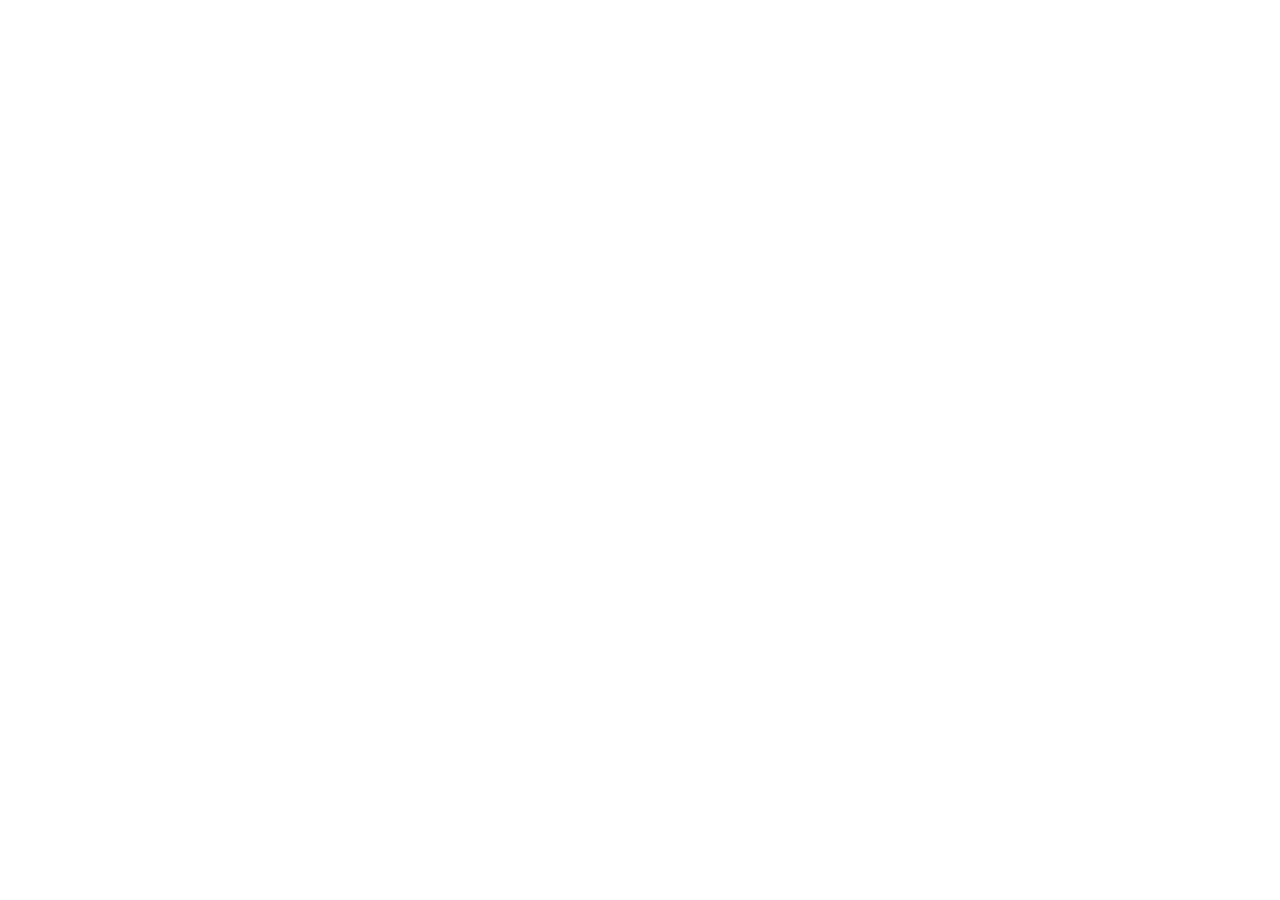
==== index.html @ f4ca8d28 "Add files via upload" ====
<!DOCTYPE html>
<html lang="en">
<head>
    <meta charset="UTF-8">
    <meta name="viewport" content="width=device-width, initial-scale=1.0">
    <title>Document</title>
</head>
<body>
    


    
</body>
</html>
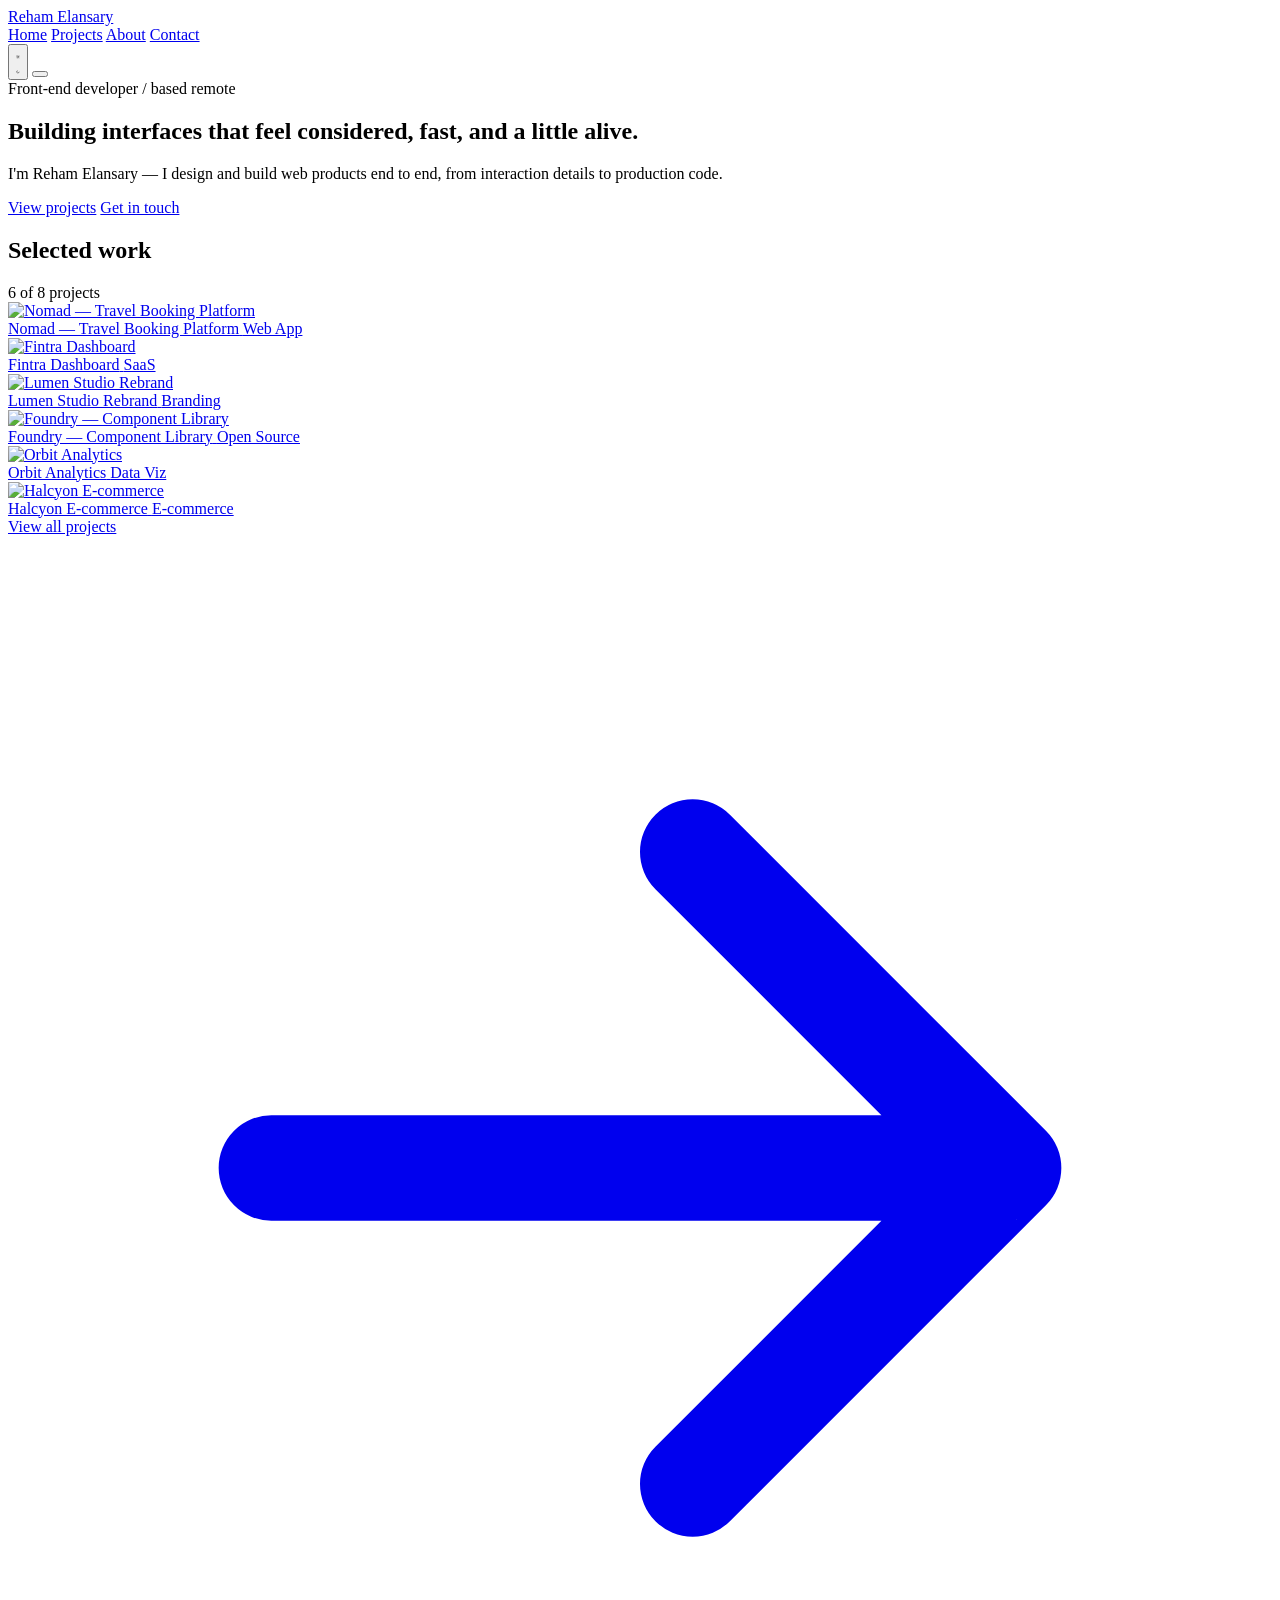
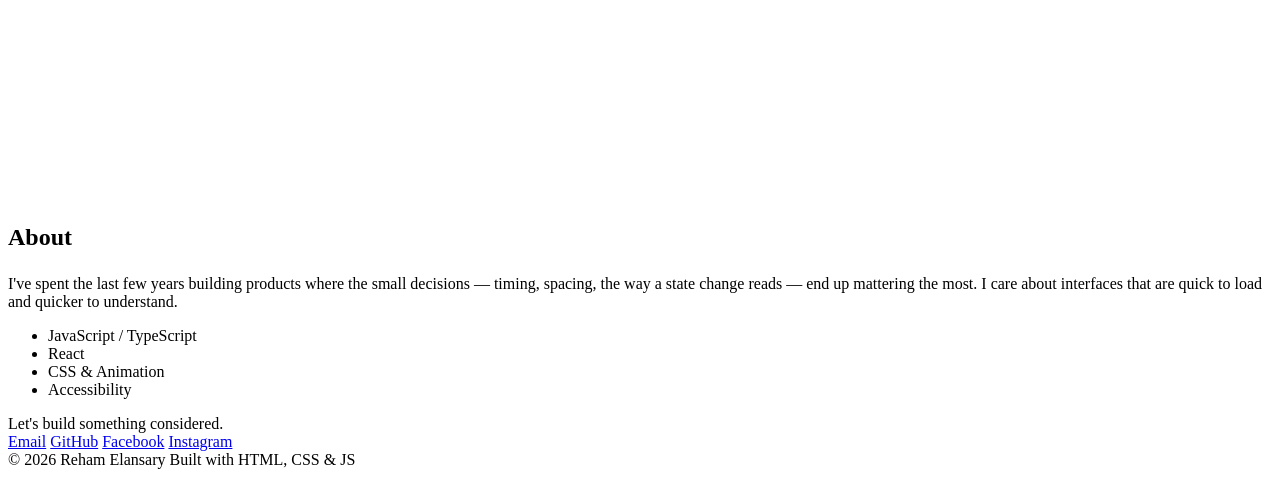
==== commit 929a9683: "Revise index.html for portfolio layout and content Updated the HTML structure and added meta tags, s" ====
--- a/index.html
+++ b/index.html
@@ -1,14 +1,118 @@
 <!DOCTYPE html>
-<html lang="en">
+<html lang="en" data-theme="light">
 <head>
-    <meta charset="UTF-8">
-    <meta name="viewport" content="width=device-width, initial-scale=1.0">
-    <title>Document</title>
+<meta charset="UTF-8" />
+<meta name="viewport" content="width=device-width, initial-scale=1.0" />
+<title>Reham Elansary — Front-End Developer</title>
+<meta name="description" content="Portfolio of Alex Rivera, a front-end developer building fast, considered interfaces." />
+<link rel="preconnect" href="https://fonts.googleapis.com" />
+<link rel="preconnect" href="https://fonts.gstatic.com" crossorigin />
+<link href="https://fonts.googleapis.com/css2?family=Space+Grotesk:wght@500;600&family=IBM+Plex+Sans:wght@400;500&family=JetBrains+Mono:wght@400;500&display=swap" rel="stylesheet" />
+<link rel="stylesheet" href="style.css" />
+<!-- Prevent theme flash: read stored preference before paint -->
+<script>
+  (function () {
+    var t = localStorage.getItem("theme") === "dark" ? "dark" : "light";
+    document.documentElement.setAttribute("data-theme", t);
+  })();
+</script>
 </head>
 <body>
-    
+<header class="nav">
+  <div class="wrap">
+    <a href="index.html" class="nav-logo">Reham Elansary</a>
+    <nav class="nav-links" data-nav-links>
+      <a href="index.html" aria-current="page">Home</a>
+      <a href="projects.html">Projects</a>
+      <a href="index.html#about">About</a>
+      <a href="index.html#contact">Contact</a>
+    </nav>
 
+    <div class="nav-right">
+      <button class="theme-toggle" data-theme-toggle aria-label="Toggle dark mode">
+        <svg class="icon-sun" viewBox="0 0 24 24" fill="none" stroke="currentColor" stroke-width="1.8" stroke-linecap="round"><circle cx="12" cy="12" r="4"/><path d="M12 2v2M12 20v2M4.9 4.9l1.4 1.4M17.7 17.7l1.4 1.4M2 12h2M20 12h2M4.9 19.1l1.4-1.4M17.7 6.3l1.4-1.4"/></svg>
+        <svg class="icon-moon" viewBox="0 0 24 24" fill="none" stroke="currentColor" stroke-width="1.8" stroke-linecap="round" stroke-linejoin="round"><path d="M20 14.5A8.5 8.5 0 1 1 9.5 4a7 7 0 0 0 10.5 10.5Z"/></svg>
+      </button>
+      <button class="nav-burger" data-nav-burger aria-label="Menu">
+        <span></span><span></span><span></span>
+      </button>
+    </div>
+  </div>
+</header>
 
-    
+<section class="hero">
+  <div class="wrap">
+    <div class="hero-eyebrow hero-reveal">Front-end developer / based remote</div>
+    <div class="hero-grid">
+      <h1 class="hero-title hero-reveal">
+        Building interfaces that feel <span class="role">considered, fast, and a little alive.</span>
+      </h1>
+      <div class="hero-side hero-reveal">
+        <p>I'm Reham Elansary — I design and build web products end to end, from interaction details to production code.</p>
+        <div class="hero-actions">
+          <a href="projects.html" class="btn btn-primary">View projects</a>
+          <a href="index.html#contact" class="btn btn-ghost">Get in touch</a>
+        </div>
+      </div>
+    </div>
+  </div>
+</section>
+
+<section class="section">
+  <div class="wrap">
+    <div class="section-head">
+      <h2>Selected work</h2>
+      <span class="count">6 of 8 projects</span>
+    </div>
+    <div class="project-grid" data-home-projects>
+      <!-- Rendered from js/projects-data.js -->
+    </div>
+    <div class="view-more">
+      <a href="projects.html" class="btn btn-ghost">
+        View all projects
+        <svg viewBox="0 0 24 24" fill="none" stroke="currentColor" stroke-width="2" stroke-linecap="round" stroke-linejoin="round"><path d="M5 12h14M13 6l6 6-6 6"/></svg>
+      </a>
+    </div>
+  </div>
+</section>
+
+<section class="section" id="about">
+  <div class="wrap about-grid">
+    <div>
+      <div class="section-head" style="margin-bottom:24px;">
+        <h2>About</h2>
+      </div>
+      <p>I've spent the last few years building products where the small decisions — timing, spacing, the way a state change reads — end up mattering the most. I care about interfaces that are quick to load and quicker to understand.</p>
+    </div>
+    <ul class="skills-list">
+      <li>JavaScript / TypeScript</li>
+      <li>React</li>
+      <li>CSS &amp; Animation</li>
+      
+      <li>Accessibility</li>
+      
+    </ul>
+  </div>
+</section>
+
+<footer class="footer" id="contact">
+  <div class="wrap">
+    <div class="footer-top">
+      <div class="footer-title">Let's build something considered.</div>
+      <div class="footer-links">
+        <a href="mailto:hello@alexrivera.dev">Email</a>
+        <a href="#">GitHub</a>
+        <a href="https://www.facebook.com/share/19jLXomcrE">Facebook</a>
+        <a href="https://www.instagram.com/roma_h11?stkn=bGo1azJ6b2xycTZm">Instagram</a>
+      </div>
+    </div>
+    <div class="footer-bottom">
+      <span>© <span data-year></span> Reham Elansary</span>
+      <span>Built with HTML, CSS &amp; JS</span>
+    </div>
+  </div>
+</footer>
+<script src="projects-data.js"></script>
+<script src="main.js"></script>
 </body>
-</html>+</html>
--- a/style.css
+++ b/style.css
@@ -0,0 +1,3 @@
+body{
+
+}
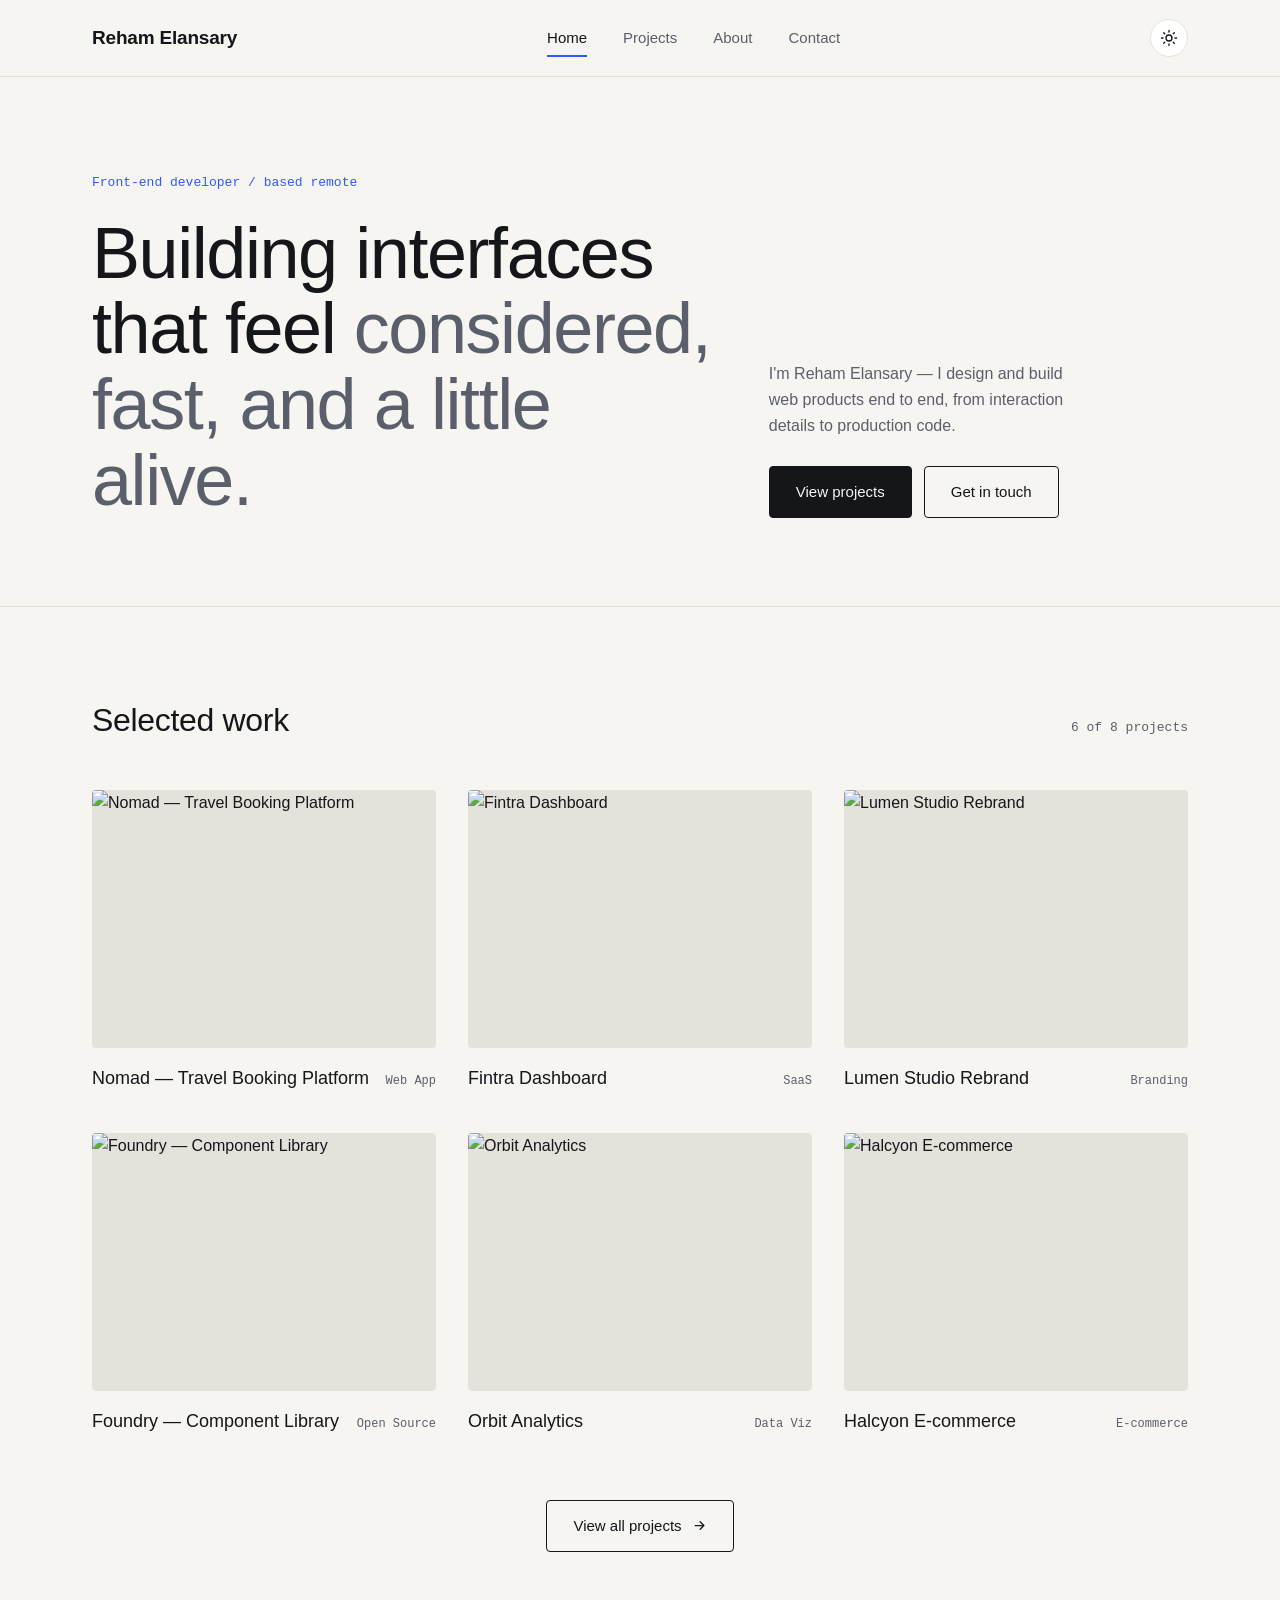
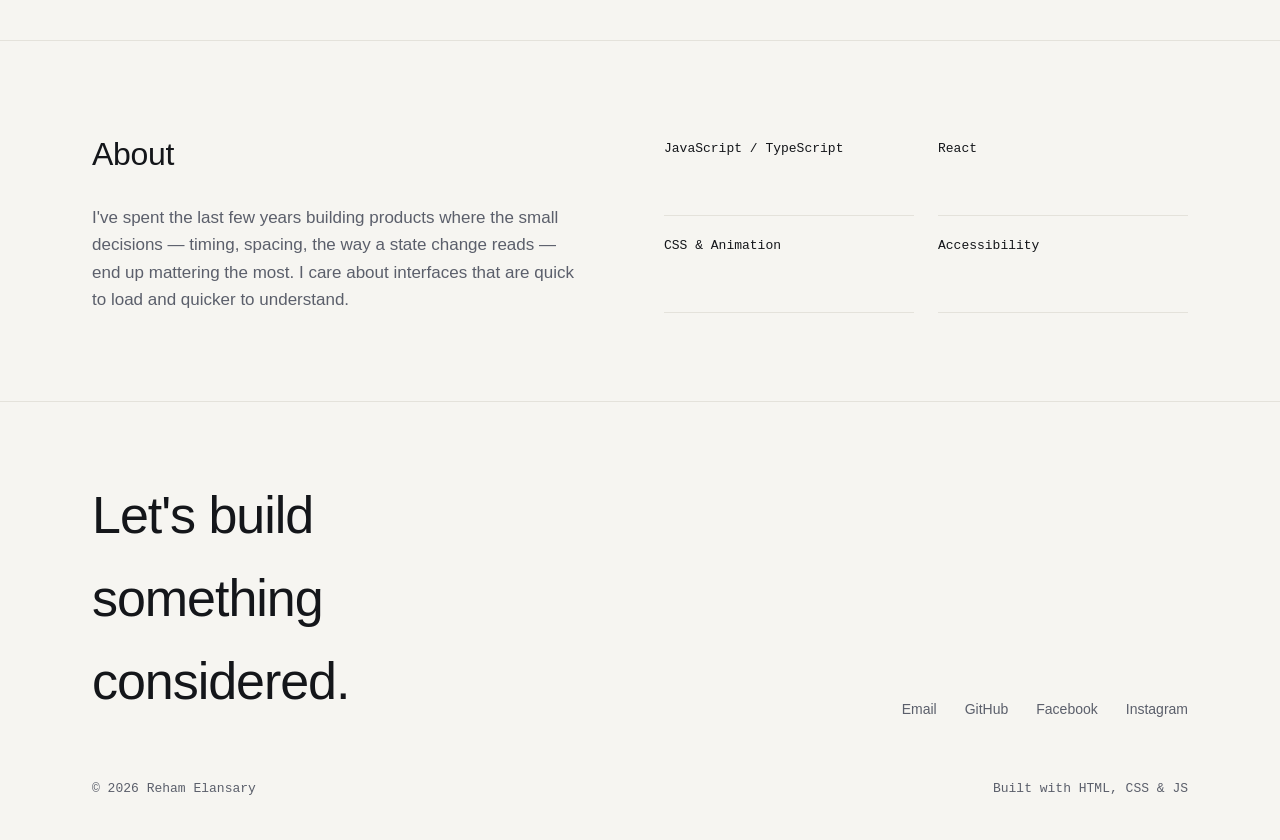
==== commit 2b070d27: "Fix portfolio details and update name references Updated portfolio description and corrected name re" ====
--- a/index.html
+++ b/index.html
@@ -4,7 +4,7 @@
 <meta charset="UTF-8" />
 <meta name="viewport" content="width=device-width, initial-scale=1.0" />
 <title>Reham Elansary — Front-End Developer</title>
-<meta name="description" content="Portfolio of Alex Rivera, a front-end developer building fast, considered interfaces." />
+<meta name="description" content="Portfolio of Reham Elansary, a front-end developer building fast, considered interfaces." />
 <link rel="preconnect" href="https://fonts.googleapis.com" />
 <link rel="preconnect" href="https://fonts.gstatic.com" crossorigin />
 <link href="https://fonts.googleapis.com/css2?family=Space+Grotesk:wght@500;600&family=IBM+Plex+Sans:wght@400;500&family=JetBrains+Mono:wght@400;500&display=swap" rel="stylesheet" />
--- a/style.css
+++ b/style.css
@@ -1,3 +1,473 @@
-body{
-
-}+/* ==========================================================================
+   Portfolio — Design tokens
+   ========================================================================== */
+
+:root {
+  /* Light theme (default) */
+  --bg: #F6F5F1;
+  --bg-elevated: #FFFFFF;
+  --ink: #14161A;
+  --ink-muted: #5B5F6B;
+  --accent: #2F5AFF;
+  --accent-ink: #FFFFFF;
+  --border: #E4E2DB;
+  --border-strong: #14161A;
+  --shadow: 0 1px 0 rgba(20, 22, 26, 0.06);
+
+  --font-display: "Space Grotesk", "Segoe UI", sans-serif;
+  --font-body: "IBM Plex Sans", "Segoe UI", sans-serif;
+  --font-mono: "JetBrains Mono", ui-monospace, monospace;
+
+  --max-width: 1160px;
+  --radius: 4px;
+
+  --ease: cubic-bezier(0.16, 1, 0.3, 1);
+}
+
+html[data-theme="dark"] {
+  --bg: #0F1115;
+  --bg-elevated: #16181D;
+  --ink: #EDEFF3;
+  --ink-muted: #9AA0AC;
+  --accent: #7C97FF;
+  --accent-ink: #0F1115;
+  --border: #262931;
+  --border-strong: #EDEFF3;
+  --shadow: 0 1px 0 rgba(0, 0, 0, 0.4);
+}
+
+/* ==========================================================================
+   Reset
+   ========================================================================== */
+
+*, *::before, *::after { box-sizing: border-box; }
+html { scroll-behavior: smooth; }
+body {
+  margin: 0;
+  background: var(--bg);
+  color: var(--ink);
+  font-family: var(--font-body);
+  font-size: 16px;
+  line-height: 1.6;
+  -webkit-font-smoothing: antialiased;
+  transition: background 0.35s var(--ease), color 0.35s var(--ease);
+}
+img { max-width: 100%; display: block; }
+a { color: inherit; text-decoration: none; }
+button { font: inherit; cursor: pointer; }
+h1, h2, h3, p { margin: 0; }
+ul { margin: 0; padding: 0; list-style: none; }
+
+:focus-visible {
+  outline: 2px solid var(--accent);
+  outline-offset: 3px;
+}
+
+@media (prefers-reduced-motion: reduce) {
+  *, *::before, *::after {
+    animation-duration: 0.001ms !important;
+    animation-iteration-count: 1 !important;
+    transition-duration: 0.001ms !important;
+    scroll-behavior: auto !important;
+  }
+}
+
+.wrap {
+  max-width: var(--max-width);
+  margin: 0 auto;
+  padding: 0 32px;
+}
+
+/* ==========================================================================
+   Navbar
+   ========================================================================== */
+
+.nav {
+  position: sticky;
+  top: 0;
+  z-index: 50;
+  background: color-mix(in srgb, var(--bg) 88%, transparent);
+  backdrop-filter: blur(10px);
+  border-bottom: 1px solid var(--border);
+}
+.nav .wrap {
+  display: flex;
+  align-items: center;
+  justify-content: space-between;
+  height: 76px;
+}
+.nav-logo {
+  font-family: var(--font-display);
+  font-weight: 600;
+  font-size: 19px;
+  letter-spacing: -0.01em;
+}
+.nav-links {
+  display: flex;
+  align-items: center;
+  gap: 36px;
+}
+.nav-links a {
+  font-size: 15px;
+  color: var(--ink-muted);
+  position: relative;
+  padding: 4px 0;
+  transition: color 0.2s var(--ease);
+}
+.nav-links a:hover,
+.nav-links a[aria-current="page"] {
+  color: var(--ink);
+}
+.nav-links a[aria-current="page"]::after {
+  content: "";
+  position: absolute;
+  left: 0; right: 0; bottom: -3px;
+  height: 2px;
+  background: var(--accent);
+}
+.nav-right {
+  display: flex;
+  align-items: center;
+  gap: 18px;
+}
+
+.theme-toggle {
+  width: 38px;
+  height: 38px;
+  border-radius: 50%;
+  border: 1px solid var(--border);
+  background: var(--bg-elevated);
+  display: flex;
+  align-items: center;
+  justify-content: center;
+  color: var(--ink);
+  transition: border-color 0.2s var(--ease), transform 0.2s var(--ease);
+}
+.theme-toggle:hover { border-color: var(--border-strong); transform: rotate(-12deg); }
+.theme-toggle svg { width: 18px; height: 18px; }
+.theme-toggle .icon-moon { display: none; }
+html[data-theme="dark"] .theme-toggle .icon-sun { display: none; }
+html[data-theme="dark"] .theme-toggle .icon-moon { display: block; }
+
+.nav-burger {
+  display: none;
+  width: 38px; height: 38px;
+  border: none; background: none;
+  flex-direction: column;
+  align-items: center;
+  justify-content: center;
+  gap: 5px;
+}
+.nav-burger span {
+  width: 20px; height: 2px;
+  background: var(--ink);
+  transition: transform 0.25s var(--ease), opacity 0.25s var(--ease);
+}
+
+/* ==========================================================================
+   Buttons
+   ========================================================================== */
+
+.btn {
+  display: inline-flex;
+  align-items: center;
+  gap: 10px;
+  padding: 13px 26px;
+  border-radius: var(--radius);
+  font-size: 15px;
+  font-weight: 500;
+  border: 1px solid var(--border-strong);
+  transition: transform 0.2s var(--ease), background 0.2s var(--ease), color 0.2s var(--ease);
+}
+.btn-primary {
+  background: var(--ink);
+  color: var(--bg);
+}
+.btn-primary:hover { background: var(--accent); border-color: var(--accent); transform: translateY(-2px); }
+.btn-ghost {
+  background: transparent;
+  color: var(--ink);
+}
+.btn-ghost:hover { background: var(--ink); color: var(--bg); transform: translateY(-2px); }
+.btn svg { width: 15px; height: 15px; }
+
+/* ==========================================================================
+   Hero
+   ========================================================================== */
+
+.hero {
+  padding: 96px 0 88px;
+  border-bottom: 1px solid var(--border);
+}
+.hero-eyebrow {
+  font-family: var(--font-mono);
+  font-size: 13px;
+  color: var(--accent);
+  margin-bottom: 22px;
+}
+.hero-grid {
+  display: grid;
+  grid-template-columns: 1.5fr 1fr;
+  gap: 48px;
+  align-items: end;
+}
+.hero-title {
+  font-family: var(--font-display);
+  font-size: clamp(40px, 6vw, 72px);
+  font-weight: 500;
+  line-height: 1.05;
+  letter-spacing: -0.02em;
+}
+.hero-title .role {
+  color: var(--ink-muted);
+}
+.hero-side p {
+  font-size: 16px;
+  color: var(--ink-muted);
+  max-width: 34ch;
+  margin-bottom: 28px;
+}
+.hero-actions {
+  display: flex;
+  gap: 12px;
+  flex-wrap: wrap;
+}
+
+.hero-reveal {
+  opacity: 0;
+  transform: translateY(18px);
+  animation: reveal-up 0.8s var(--ease) forwards;
+}
+.hero-reveal:nth-child(1) { animation-delay: 0.05s; }
+.hero-reveal:nth-child(2) { animation-delay: 0.18s; }
+@keyframes reveal-up {
+  to { opacity: 1; transform: translateY(0); }
+}
+
+/* ==========================================================================
+   Section heading
+   ========================================================================== */
+
+.section-head {
+  display: flex;
+  align-items: baseline;
+  justify-content: space-between;
+  gap: 24px;
+  margin-bottom: 44px;
+  flex-wrap: wrap;
+}
+.section-head h2 {
+  font-family: var(--font-display);
+  font-size: 32px;
+  font-weight: 500;
+  letter-spacing: -0.01em;
+}
+.section-head .count {
+  font-family: var(--font-mono);
+  font-size: 13px;
+  color: var(--ink-muted);
+}
+
+.section { padding: 88px 0; }
+.section + .section { border-top: 1px solid var(--border); }
+
+/* ==========================================================================
+   Project grid + cards
+   ========================================================================== */
+
+.project-grid {
+  display: grid;
+  grid-template-columns: repeat(3, 1fr);
+  gap: 40px 32px;
+}
+
+.project-card {
+  display: block;
+  opacity: 0;
+  transform: translateY(16px);
+}
+.project-card.in-view {
+  animation: reveal-up 0.7s var(--ease) forwards;
+}
+
+.project-thumb {
+  position: relative;
+  aspect-ratio: 4 / 3;
+  border-radius: var(--radius);
+  overflow: hidden;
+  background: var(--border);
+  margin-bottom: 16px;
+}
+.project-thumb img {
+  width: 100%; height: 100%;
+  object-fit: cover;
+  transition: transform 0.6s var(--ease);
+}
+.project-card:hover .project-thumb img {
+  transform: scale(1.045);
+}
+.project-thumb::after {
+  content: "";
+  position: absolute; inset: 0;
+  background: var(--ink);
+  opacity: 0;
+  transition: opacity 0.35s var(--ease);
+}
+.project-card:hover .project-thumb::after { opacity: 0.06; }
+
+.project-meta {
+  display: flex;
+  align-items: baseline;
+  justify-content: space-between;
+  gap: 12px;
+}
+.project-name {
+  font-family: var(--font-display);
+  font-size: 18px;
+  font-weight: 500;
+  transition: color 0.2s var(--ease);
+}
+.project-card:hover .project-name { color: var(--accent); }
+.project-tag {
+  font-family: var(--font-mono);
+  font-size: 12px;
+  color: var(--ink-muted);
+  white-space: nowrap;
+}
+
+.view-more {
+  display: flex;
+  justify-content: center;
+  margin-top: 64px;
+}
+
+/* ==========================================================================
+   About strip
+   ========================================================================== */
+
+.about-grid {
+  display: grid;
+  grid-template-columns: 1fr 1fr;
+  gap: 48px;
+}
+.about-grid p {
+  font-size: 17px;
+  color: var(--ink-muted);
+  max-width: 52ch;
+}
+.skills-list {
+  display: grid;
+  grid-template-columns: 1fr 1fr;
+  gap: 10px 24px;
+}
+.skills-list li {
+  font-family: var(--font-mono);
+  font-size: 13px;
+  color: var(--ink);
+  padding: 10px 0;
+  border-bottom: 1px solid var(--border);
+}
+
+/* ==========================================================================
+   Footer
+   ========================================================================== */
+
+.footer {
+  padding: 72px 0 40px;
+  border-top: 1px solid var(--border);
+}
+.footer-top {
+  display: flex;
+  justify-content: space-between;
+  align-items: flex-end;
+  flex-wrap: wrap;
+  gap: 32px;
+  margin-bottom: 56px;
+}
+.footer-title {
+  font-family: var(--font-display);
+  font-size: clamp(32px, 5vw, 52px);
+  font-weight: 500;
+  letter-spacing: -0.02em;
+  max-width: 14ch;
+}
+.footer-links {
+  display: flex;
+  gap: 28px;
+}
+.footer-links a {
+  font-size: 14px;
+  color: var(--ink-muted);
+  border-bottom: 1px solid transparent;
+  padding-bottom: 2px;
+  transition: color 0.2s var(--ease), border-color 0.2s var(--ease);
+}
+.footer-links a:hover { color: var(--ink); border-color: var(--ink); }
+.footer-bottom {
+  display: flex;
+  justify-content: space-between;
+  font-size: 13px;
+  color: var(--ink-muted);
+  font-family: var(--font-mono);
+}
+
+/* ==========================================================================
+   Page header (Projects page)
+   ========================================================================== */
+
+.page-header {
+  padding: 72px 0 56px;
+  border-bottom: 1px solid var(--border);
+}
+.page-header h1 {
+  font-family: var(--font-display);
+  font-size: clamp(36px, 5vw, 56px);
+  font-weight: 500;
+  letter-spacing: -0.02em;
+  margin-bottom: 12px;
+}
+.page-header p {
+  color: var(--ink-muted);
+  font-size: 16px;
+  max-width: 46ch;
+}
+
+/* ==========================================================================
+   Responsive
+   ========================================================================== */
+
+@media (max-width: 900px) {
+  .hero-grid { grid-template-columns: 1fr; gap: 28px; }
+  .project-grid { grid-template-columns: repeat(2, 1fr); }
+  .about-grid { grid-template-columns: 1fr; }
+  .skills-list { grid-template-columns: 1fr 1fr; }
+}
+
+@media (max-width: 640px) {
+  .wrap { padding: 0 20px; }
+  .nav-links { 
+    position: fixed;
+    top: 76px; left: 0; right: 0;
+    background: var(--bg);
+    border-bottom: 1px solid var(--border);
+    flex-direction: column;
+    align-items: flex-start;
+    padding: 24px 20px;
+    gap: 20px;
+    transform: translateY(-8px);
+    opacity: 0;
+    pointer-events: none;
+    transition: opacity 0.25s var(--ease), transform 0.25s var(--ease);
+  }
+  .nav-links.open {
+    opacity: 1;
+    transform: translateY(0);
+    pointer-events: auto;
+  }
+  .nav-burger { display: flex; }
+  .project-grid { grid-template-columns: 1fr; }
+  .section { padding: 64px 0; }
+  .hero { padding: 64px 0 56px; }
+  .footer-top { flex-direction: column; align-items: flex-start; }
+  .footer-bottom { flex-direction: column; gap: 8px; }
+}
